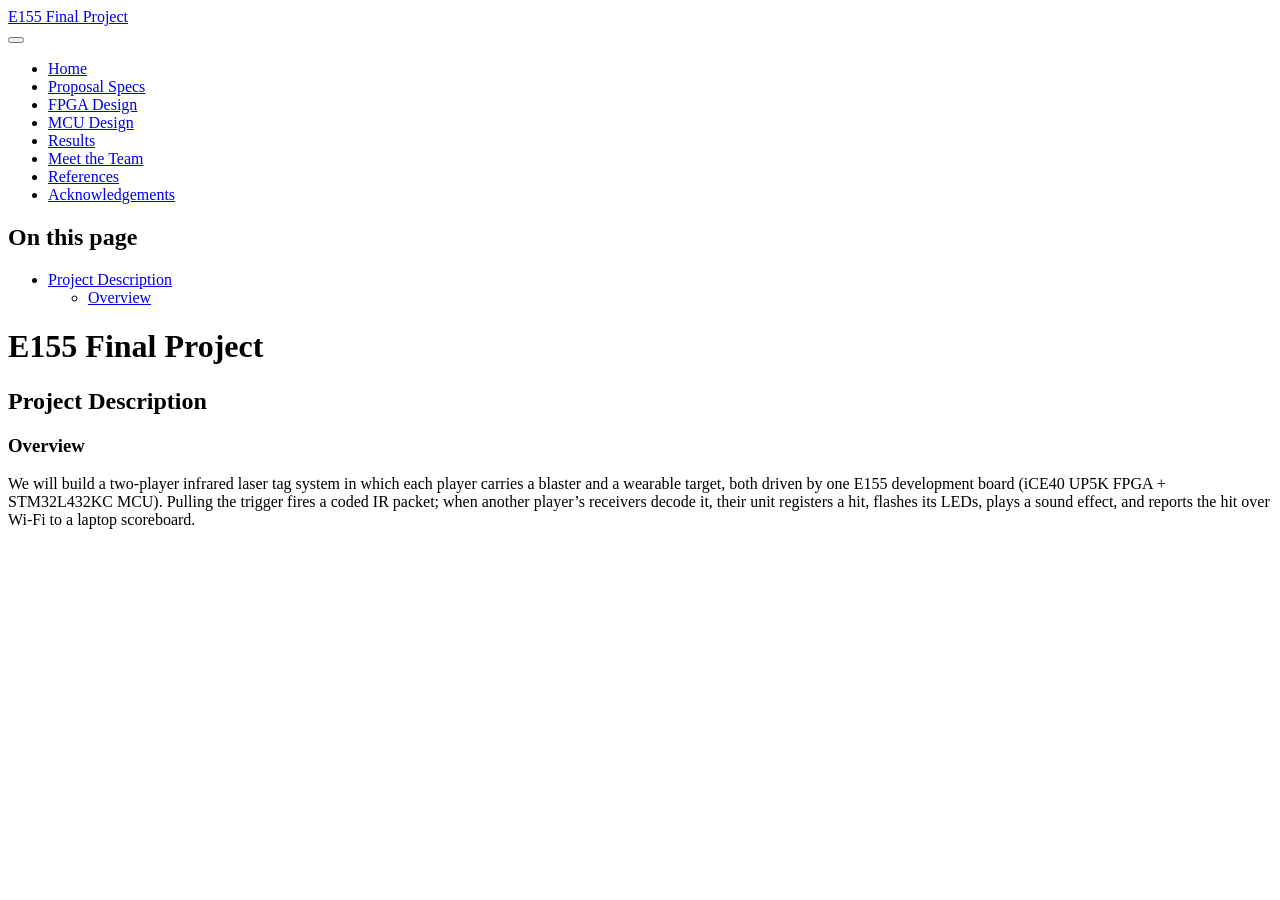
==== index.html @ 9b3d6bbc "Built site for gh-pages" ====
<!DOCTYPE html>
<html xmlns="http://www.w3.org/1999/xhtml" lang="en" xml:lang="en"><head>

<meta charset="utf-8">
<meta name="generator" content="quarto-1.8.26">

<meta name="viewport" content="width=device-width, initial-scale=1.0, user-scalable=yes">


<title>E155 Final Project</title>
<style>
code{white-space: pre-wrap;}
span.smallcaps{font-variant: small-caps;}
div.columns{display: flex; gap: min(4vw, 1.5em);}
div.column{flex: auto; overflow-x: auto;}
div.hanging-indent{margin-left: 1.5em; text-indent: -1.5em;}
ul.task-list{list-style: none;}
ul.task-list li input[type="checkbox"] {
  width: 0.8em;
  margin: 0 0.8em 0.2em -1em; /* quarto-specific, see https://github.com/quarto-dev/quarto-cli/issues/4556 */ 
  vertical-align: middle;
}
</style>


<script src="site_libs/quarto-nav/quarto-nav.js"></script>
<script src="site_libs/quarto-nav/headroom.min.js"></script>
<script src="site_libs/clipboard/clipboard.min.js"></script>
<script src="site_libs/quarto-search/autocomplete.umd.js"></script>
<script src="site_libs/quarto-search/fuse.min.js"></script>
<script src="site_libs/quarto-search/quarto-search.js"></script>
<meta name="quarto:offset" content="./">
<script src="site_libs/quarto-html/quarto.js" type="module"></script>
<script src="site_libs/quarto-html/tabsets/tabsets.js" type="module"></script>
<script src="site_libs/quarto-html/axe/axe-check.js" type="module"></script>
<script src="site_libs/quarto-html/popper.min.js"></script>
<script src="site_libs/quarto-html/tippy.umd.min.js"></script>
<script src="site_libs/quarto-html/anchor.min.js"></script>
<link href="site_libs/quarto-html/tippy.css" rel="stylesheet">
<link href="site_libs/quarto-html/quarto-syntax-highlighting-587c61ba64f3a5504c4d52d930310e48.css" rel="stylesheet" id="quarto-text-highlighting-styles">
<script src="site_libs/bootstrap/bootstrap.min.js"></script>
<link href="site_libs/bootstrap/bootstrap-icons.css" rel="stylesheet">
<link href="site_libs/bootstrap/bootstrap-e31584831b205ffbb2d98406f31c2a5b.min.css" rel="stylesheet" append-hash="true" id="quarto-bootstrap" data-mode="light">
<script id="quarto-search-options" type="application/json">{
  "location": "navbar",
  "copy-button": false,
  "collapse-after": 3,
  "panel-placement": "end",
  "type": "overlay",
  "limit": 50,
  "keyboard-shortcut": [
    "f",
    "/",
    "s"
  ],
  "show-item-context": false,
  "language": {
    "search-no-results-text": "No results",
    "search-matching-documents-text": "matching documents",
    "search-copy-link-title": "Copy link to search",
    "search-hide-matches-text": "Hide additional matches",
    "search-more-match-text": "more match in this document",
    "search-more-matches-text": "more matches in this document",
    "search-clear-button-title": "Clear",
    "search-text-placeholder": "",
    "search-detached-cancel-button-title": "Cancel",
    "search-submit-button-title": "Submit",
    "search-label": "Search"
  }
}</script>


<link rel="stylesheet" href="styles.css">
</head>

<body class="nav-fixed quarto-light">

<div id="quarto-search-results"></div>
  <header id="quarto-header" class="headroom fixed-top">
    <nav class="navbar navbar-expand-lg " data-bs-theme="dark">
      <div class="navbar-container container-fluid">
      <div class="navbar-brand-container mx-auto">
    <a class="navbar-brand" href="./index.html">
    <span class="navbar-title">E155 Final Project</span>
    </a>
  </div>
            <div id="quarto-search" class="" title="Search"></div>
          <button class="navbar-toggler" type="button" data-bs-toggle="collapse" data-bs-target="#navbarCollapse" aria-controls="navbarCollapse" role="menu" aria-expanded="false" aria-label="Toggle navigation" onclick="if (window.quartoToggleHeadroom) { window.quartoToggleHeadroom(); }">
  <span class="navbar-toggler-icon"></span>
</button>
          <div class="collapse navbar-collapse" id="navbarCollapse">
            <ul class="navbar-nav navbar-nav-scroll me-auto">
  <li class="nav-item">
    <a class="nav-link active" href="./index.html" aria-current="page"> 
<span class="menu-text">Home</span></a>
  </li>  
  <li class="nav-item">
    <a class="nav-link" href="./projectSpecs.html"> 
<span class="menu-text">Proposal Specs</span></a>
  </li>  
  <li class="nav-item">
    <a class="nav-link" href="./fpga.html"> 
<span class="menu-text">FPGA Design</span></a>
  </li>  
  <li class="nav-item">
    <a class="nav-link" href="./mcu.html"> 
<span class="menu-text">MCU Design</span></a>
  </li>  
  <li class="nav-item">
    <a class="nav-link" href="./results.html"> 
<span class="menu-text">Results</span></a>
  </li>  
  <li class="nav-item">
    <a class="nav-link" href="./team.html"> 
<span class="menu-text">Meet the Team</span></a>
  </li>  
  <li class="nav-item">
    <a class="nav-link" href="./references.html"> 
<span class="menu-text">References</span></a>
  </li>  
  <li class="nav-item">
    <a class="nav-link" href="./acknowledgements.html"> 
<span class="menu-text">Acknowledgements</span></a>
  </li>  
</ul>
          </div> <!-- /navcollapse -->
            <div class="quarto-navbar-tools">
</div>
      </div> <!-- /container-fluid -->
    </nav>
</header>
<!-- content -->
<div id="quarto-content" class="quarto-container page-columns page-rows-contents page-layout-article page-navbar">
<!-- sidebar -->
<!-- margin-sidebar -->
    <div id="quarto-margin-sidebar" class="sidebar margin-sidebar">
        <nav id="TOC" role="doc-toc" class="toc-active">
    <h2 id="toc-title">On this page</h2>
   
  <ul>
  <li><a href="#project-description" id="toc-project-description" class="nav-link active" data-scroll-target="#project-description">Project Description</a>
  <ul class="collapse">
  <li><a href="#overview" id="toc-overview" class="nav-link" data-scroll-target="#overview">Overview</a></li>
  </ul></li>
  </ul>
</nav>
    </div>
<!-- main -->
<main class="content" id="quarto-document-content">

<header id="title-block-header" class="quarto-title-block default">
<div class="quarto-title">
<h1 class="title">E155 Final Project</h1>
</div>



<div class="quarto-title-meta">

    
  
    
  </div>
  


</header>


<section id="project-description" class="level2">
<h2 class="anchored" data-anchor-id="project-description">Project Description</h2>
<section id="overview" class="level3">
<h3 class="anchored" data-anchor-id="overview">Overview</h3>
<p>We will build a two-player infrared laser tag system in which each player carries a blaster and a wearable target, both driven by one E155 development board (iCE40 UP5K FPGA + STM32L432KC MCU). Pulling the trigger fires a coded IR packet; when another player’s receivers decode it, their unit registers a hit, flashes its LEDs, plays a sound effect, and reports the hit over Wi-Fi to a laptop scoreboard.</p>


</section>
</section>

</main> <!-- /main -->
<script id="quarto-html-after-body" type="application/javascript">
  window.document.addEventListener("DOMContentLoaded", function (event) {
    const icon = "";
    const anchorJS = new window.AnchorJS();
    anchorJS.options = {
      placement: 'right',
      icon: icon
    };
    anchorJS.add('.anchored');
    const isCodeAnnotation = (el) => {
      for (const clz of el.classList) {
        if (clz.startsWith('code-annotation-')) {                     
          return true;
        }
      }
      return false;
    }
    const onCopySuccess = function(e) {
      // button target
      const button = e.trigger;
      // don't keep focus
      button.blur();
      // flash "checked"
      button.classList.add('code-copy-button-checked');
      var currentTitle = button.getAttribute("title");
      button.setAttribute("title", "Copied!");
      let tooltip;
      if (window.bootstrap) {
        button.setAttribute("data-bs-toggle", "tooltip");
        button.setAttribute("data-bs-placement", "left");
        button.setAttribute("data-bs-title", "Copied!");
        tooltip = new bootstrap.Tooltip(button, 
          { trigger: "manual", 
            customClass: "code-copy-button-tooltip",
            offset: [0, -8]});
        tooltip.show();    
      }
      setTimeout(function() {
        if (tooltip) {
          tooltip.hide();
          button.removeAttribute("data-bs-title");
          button.removeAttribute("data-bs-toggle");
          button.removeAttribute("data-bs-placement");
        }
        button.setAttribute("title", currentTitle);
        button.classList.remove('code-copy-button-checked');
      }, 1000);
      // clear code selection
      e.clearSelection();
    }
    const getTextToCopy = function(trigger) {
      const outerScaffold = trigger.parentElement.cloneNode(true);
      const codeEl = outerScaffold.querySelector('code');
      for (const childEl of codeEl.children) {
        if (isCodeAnnotation(childEl)) {
          childEl.remove();
        }
      }
      return codeEl.innerText;
    }
    const clipboard = new window.ClipboardJS('.code-copy-button:not([data-in-quarto-modal])', {
      text: getTextToCopy
    });
    clipboard.on('success', onCopySuccess);
    if (window.document.getElementById('quarto-embedded-source-code-modal')) {
      const clipboardModal = new window.ClipboardJS('.code-copy-button[data-in-quarto-modal]', {
        text: getTextToCopy,
        container: window.document.getElementById('quarto-embedded-source-code-modal')
      });
      clipboardModal.on('success', onCopySuccess);
    }
      var localhostRegex = new RegExp(/^(?:http|https):\/\/localhost\:?[0-9]*\//);
      var mailtoRegex = new RegExp(/^mailto:/);
        var filterRegex = new RegExp("https:\/\/jgonzs\.github\.io\/Microprocessor-Tag\/");
      var isInternal = (href) => {
          return filterRegex.test(href) || localhostRegex.test(href) || mailtoRegex.test(href);
      }
      // Inspect non-navigation links and adorn them if external
     var links = window.document.querySelectorAll('a[href]:not(.nav-link):not(.navbar-brand):not(.toc-action):not(.sidebar-link):not(.sidebar-item-toggle):not(.pagination-link):not(.no-external):not([aria-hidden]):not(.dropdown-item):not(.quarto-navigation-tool):not(.about-link)');
      for (var i=0; i<links.length; i++) {
        const link = links[i];
        if (!isInternal(link.href)) {
          // undo the damage that might have been done by quarto-nav.js in the case of
          // links that we want to consider external
          if (link.dataset.originalHref !== undefined) {
            link.href = link.dataset.originalHref;
          }
        }
      }
    function tippyHover(el, contentFn, onTriggerFn, onUntriggerFn) {
      const config = {
        allowHTML: true,
        maxWidth: 500,
        delay: 100,
        arrow: false,
        appendTo: function(el) {
            return el.parentElement;
        },
        interactive: true,
        interactiveBorder: 10,
        theme: 'quarto',
        placement: 'bottom-start',
      };
      if (contentFn) {
        config.content = contentFn;
      }
      if (onTriggerFn) {
        config.onTrigger = onTriggerFn;
      }
      if (onUntriggerFn) {
        config.onUntrigger = onUntriggerFn;
      }
      window.tippy(el, config); 
    }
    const noterefs = window.document.querySelectorAll('a[role="doc-noteref"]');
    for (var i=0; i<noterefs.length; i++) {
      const ref = noterefs[i];
      tippyHover(ref, function() {
        // use id or data attribute instead here
        let href = ref.getAttribute('data-footnote-href') || ref.getAttribute('href');
        try { href = new URL(href).hash; } catch {}
        const id = href.replace(/^#\/?/, "");
        const note = window.document.getElementById(id);
        if (note) {
          return note.innerHTML;
        } else {
          return "";
        }
      });
    }
    const xrefs = window.document.querySelectorAll('a.quarto-xref');
    const processXRef = (id, note) => {
      // Strip column container classes
      const stripColumnClz = (el) => {
        el.classList.remove("page-full", "page-columns");
        if (el.children) {
          for (const child of el.children) {
            stripColumnClz(child);
          }
        }
      }
      stripColumnClz(note)
      if (id === null || id.startsWith('sec-')) {
        // Special case sections, only their first couple elements
        const container = document.createElement("div");
        if (note.children && note.children.length > 2) {
          container.appendChild(note.children[0].cloneNode(true));
          for (let i = 1; i < note.children.length; i++) {
            const child = note.children[i];
            if (child.tagName === "P" && child.innerText === "") {
              continue;
            } else {
              container.appendChild(child.cloneNode(true));
              break;
            }
          }
          if (window.Quarto?.typesetMath) {
            window.Quarto.typesetMath(container);
          }
          return container.innerHTML
        } else {
          if (window.Quarto?.typesetMath) {
            window.Quarto.typesetMath(note);
          }
          return note.innerHTML;
        }
      } else {
        // Remove any anchor links if they are present
        const anchorLink = note.querySelector('a.anchorjs-link');
        if (anchorLink) {
          anchorLink.remove();
        }
        if (window.Quarto?.typesetMath) {
          window.Quarto.typesetMath(note);
        }
        if (note.classList.contains("callout")) {
          return note.outerHTML;
        } else {
          return note.innerHTML;
        }
      }
    }
    for (var i=0; i<xrefs.length; i++) {
      const xref = xrefs[i];
      tippyHover(xref, undefined, function(instance) {
        instance.disable();
        let url = xref.getAttribute('href');
        let hash = undefined; 
        if (url.startsWith('#')) {
          hash = url;
        } else {
          try { hash = new URL(url).hash; } catch {}
        }
        if (hash) {
          const id = hash.replace(/^#\/?/, "");
          const note = window.document.getElementById(id);
          if (note !== null) {
            try {
              const html = processXRef(id, note.cloneNode(true));
              instance.setContent(html);
            } finally {
              instance.enable();
              instance.show();
            }
          } else {
            // See if we can fetch this
            fetch(url.split('#')[0])
            .then(res => res.text())
            .then(html => {
              const parser = new DOMParser();
              const htmlDoc = parser.parseFromString(html, "text/html");
              const note = htmlDoc.getElementById(id);
              if (note !== null) {
                const html = processXRef(id, note);
                instance.setContent(html);
              } 
            }).finally(() => {
              instance.enable();
              instance.show();
            });
          }
        } else {
          // See if we can fetch a full url (with no hash to target)
          // This is a special case and we should probably do some content thinning / targeting
          fetch(url)
          .then(res => res.text())
          .then(html => {
            const parser = new DOMParser();
            const htmlDoc = parser.parseFromString(html, "text/html");
            const note = htmlDoc.querySelector('main.content');
            if (note !== null) {
              // This should only happen for chapter cross references
              // (since there is no id in the URL)
              // remove the first header
              if (note.children.length > 0 && note.children[0].tagName === "HEADER") {
                note.children[0].remove();
              }
              const html = processXRef(null, note);
              instance.setContent(html);
            } 
          }).finally(() => {
            instance.enable();
            instance.show();
          });
        }
      }, function(instance) {
      });
    }
        let selectedAnnoteEl;
        const selectorForAnnotation = ( cell, annotation) => {
          let cellAttr = 'data-code-cell="' + cell + '"';
          let lineAttr = 'data-code-annotation="' +  annotation + '"';
          const selector = 'span[' + cellAttr + '][' + lineAttr + ']';
          return selector;
        }
        const selectCodeLines = (annoteEl) => {
          const doc = window.document;
          const targetCell = annoteEl.getAttribute("data-target-cell");
          const targetAnnotation = annoteEl.getAttribute("data-target-annotation");
          const annoteSpan = window.document.querySelector(selectorForAnnotation(targetCell, targetAnnotation));
          const lines = annoteSpan.getAttribute("data-code-lines").split(",");
          const lineIds = lines.map((line) => {
            return targetCell + "-" + line;
          })
          let top = null;
          let height = null;
          let parent = null;
          if (lineIds.length > 0) {
              //compute the position of the single el (top and bottom and make a div)
              const el = window.document.getElementById(lineIds[0]);
              top = el.offsetTop;
              height = el.offsetHeight;
              parent = el.parentElement.parentElement;
            if (lineIds.length > 1) {
              const lastEl = window.document.getElementById(lineIds[lineIds.length - 1]);
              const bottom = lastEl.offsetTop + lastEl.offsetHeight;
              height = bottom - top;
            }
            if (top !== null && height !== null && parent !== null) {
              // cook up a div (if necessary) and position it 
              let div = window.document.getElementById("code-annotation-line-highlight");
              if (div === null) {
                div = window.document.createElement("div");
                div.setAttribute("id", "code-annotation-line-highlight");
                div.style.position = 'absolute';
                parent.appendChild(div);
              }
              div.style.top = top - 2 + "px";
              div.style.height = height + 4 + "px";
              div.style.left = 0;
              let gutterDiv = window.document.getElementById("code-annotation-line-highlight-gutter");
              if (gutterDiv === null) {
                gutterDiv = window.document.createElement("div");
                gutterDiv.setAttribute("id", "code-annotation-line-highlight-gutter");
                gutterDiv.style.position = 'absolute';
                const codeCell = window.document.getElementById(targetCell);
                const gutter = codeCell.querySelector('.code-annotation-gutter');
                gutter.appendChild(gutterDiv);
              }
              gutterDiv.style.top = top - 2 + "px";
              gutterDiv.style.height = height + 4 + "px";
            }
            selectedAnnoteEl = annoteEl;
          }
        };
        const unselectCodeLines = () => {
          const elementsIds = ["code-annotation-line-highlight", "code-annotation-line-highlight-gutter"];
          elementsIds.forEach((elId) => {
            const div = window.document.getElementById(elId);
            if (div) {
              div.remove();
            }
          });
          selectedAnnoteEl = undefined;
        };
          // Handle positioning of the toggle
      window.addEventListener(
        "resize",
        throttle(() => {
          elRect = undefined;
          if (selectedAnnoteEl) {
            selectCodeLines(selectedAnnoteEl);
          }
        }, 10)
      );
      function throttle(fn, ms) {
      let throttle = false;
      let timer;
        return (...args) => {
          if(!throttle) { // first call gets through
              fn.apply(this, args);
              throttle = true;
          } else { // all the others get throttled
              if(timer) clearTimeout(timer); // cancel #2
              timer = setTimeout(() => {
                fn.apply(this, args);
                timer = throttle = false;
              }, ms);
          }
        };
      }
        // Attach click handler to the DT
        const annoteDls = window.document.querySelectorAll('dt[data-target-cell]');
        for (const annoteDlNode of annoteDls) {
          annoteDlNode.addEventListener('click', (event) => {
            const clickedEl = event.target;
            if (clickedEl !== selectedAnnoteEl) {
              unselectCodeLines();
              const activeEl = window.document.querySelector('dt[data-target-cell].code-annotation-active');
              if (activeEl) {
                activeEl.classList.remove('code-annotation-active');
              }
              selectCodeLines(clickedEl);
              clickedEl.classList.add('code-annotation-active');
            } else {
              // Unselect the line
              unselectCodeLines();
              clickedEl.classList.remove('code-annotation-active');
            }
          });
        }
    const findCites = (el) => {
      const parentEl = el.parentElement;
      if (parentEl) {
        const cites = parentEl.dataset.cites;
        if (cites) {
          return {
            el,
            cites: cites.split(' ')
          };
        } else {
          return findCites(el.parentElement)
        }
      } else {
        return undefined;
      }
    };
    var bibliorefs = window.document.querySelectorAll('a[role="doc-biblioref"]');
    for (var i=0; i<bibliorefs.length; i++) {
      const ref = bibliorefs[i];
      const citeInfo = findCites(ref);
      if (citeInfo) {
        tippyHover(citeInfo.el, function() {
          var popup = window.document.createElement('div');
          citeInfo.cites.forEach(function(cite) {
            var citeDiv = window.document.createElement('div');
            citeDiv.classList.add('hanging-indent');
            citeDiv.classList.add('csl-entry');
            var biblioDiv = window.document.getElementById('ref-' + cite);
            if (biblioDiv) {
              citeDiv.innerHTML = biblioDiv.innerHTML;
            }
            popup.appendChild(citeDiv);
          });
          return popup.innerHTML;
        });
      }
    }
  });
  </script>
</div> <!-- /content -->




</body></html>
---- site_libs/quarto-html/tippy.css ----
.tippy-box[data-animation=fade][data-state=hidden]{opacity:0}[data-tippy-root]{max-width:calc(100vw - 10px)}.tippy-box{position:relative;background-color:#333;color:#fff;border-radius:4px;font-size:14px;line-height:1.4;white-space:normal;outline:0;transition-property:transform,visibility,opacity}.tippy-box[data-placement^=top]>.tippy-arrow{bottom:0}.tippy-box[data-placement^=top]>.tippy-arrow:before{bottom:-7px;left:0;border-width:8px 8px 0;border-top-color:initial;transform-origin:center top}.tippy-box[data-placement^=bottom]>.tippy-arrow{top:0}.tippy-box[data-placement^=bottom]>.tippy-arrow:before{top:-7px;left:0;border-width:0 8px 8px;border-bottom-color:initial;transform-origin:center bottom}.tippy-box[data-placement^=left]>.tippy-arrow{right:0}.tippy-box[data-placement^=left]>.tippy-arrow:before{border-width:8px 0 8px 8px;border-left-color:initial;right:-7px;transform-origin:center left}.tippy-box[data-placement^=right]>.tippy-arrow{left:0}.tippy-box[data-placement^=right]>.tippy-arrow:before{left:-7px;border-width:8px 8px 8px 0;border-right-color:initial;transform-origin:center right}.tippy-box[data-inertia][data-state=visible]{transition-timing-function:cubic-bezier(.54,1.5,.38,1.11)}.tippy-arrow{width:16px;height:16px;color:#333}.tippy-arrow:before{content:"";position:absolute;border-color:transparent;border-style:solid}.tippy-content{position:relative;padding:5px 9px;z-index:1}
---- site_libs/quarto-html/quarto-syntax-highlighting-587c61ba64f3a5504c4d52d930310e48.css ----
/* quarto syntax highlight colors */
:root {
  --quarto-hl-ot-color: #003B4F;
  --quarto-hl-at-color: #657422;
  --quarto-hl-ss-color: #20794D;
  --quarto-hl-an-color: #5E5E5E;
  --quarto-hl-fu-color: #4758AB;
  --quarto-hl-st-color: #20794D;
  --quarto-hl-cf-color: #003B4F;
  --quarto-hl-op-color: #5E5E5E;
  --quarto-hl-er-color: #AD0000;
  --quarto-hl-bn-color: #AD0000;
  --quarto-hl-al-color: #AD0000;
  --quarto-hl-va-color: #111111;
  --quarto-hl-bu-color: inherit;
  --quarto-hl-ex-color: inherit;
  --quarto-hl-pp-color: #AD0000;
  --quarto-hl-in-color: #5E5E5E;
  --quarto-hl-vs-color: #20794D;
  --quarto-hl-wa-color: #5E5E5E;
  --quarto-hl-do-color: #5E5E5E;
  --quarto-hl-im-color: #00769E;
  --quarto-hl-ch-color: #20794D;
  --quarto-hl-dt-color: #AD0000;
  --quarto-hl-fl-color: #AD0000;
  --quarto-hl-co-color: #5E5E5E;
  --quarto-hl-cv-color: #5E5E5E;
  --quarto-hl-cn-color: #8f5902;
  --quarto-hl-sc-color: #5E5E5E;
  --quarto-hl-dv-color: #AD0000;
  --quarto-hl-kw-color: #003B4F;
}

/* other quarto variables */
:root {
  --quarto-font-monospace: SFMono-Regular, Menlo, Monaco, Consolas, "Liberation Mono", "Courier New", monospace;
}

/* syntax highlight based on Pandoc's rules */
pre > code.sourceCode > span {
  color: #003B4F;
}

code.sourceCode > span {
  color: #003B4F;
}

div.sourceCode,
div.sourceCode pre.sourceCode {
  color: #003B4F;
}

/* Normal */
code span {
  color: #003B4F;
}

/* Alert */
code span.al {
  color: #AD0000;
  font-style: inherit;
}

/* Annotation */
code span.an {
  color: #5E5E5E;
  font-style: inherit;
}

/* Attribute */
code span.at {
  color: #657422;
  font-style: inherit;
}

/* BaseN */
code span.bn {
  color: #AD0000;
  font-style: inherit;
}

/* BuiltIn */
code span.bu {
  font-style: inherit;
}

/* ControlFlow */
code span.cf {
  color: #003B4F;
  font-weight: bold;
  font-style: inherit;
}

/* Char */
code span.ch {
  color: #20794D;
  font-style: inherit;
}

/* Constant */
code span.cn {
  color: #8f5902;
  font-style: inherit;
}

/* Comment */
code span.co {
  color: #5E5E5E;
  font-style: inherit;
}

/* CommentVar */
code span.cv {
  color: #5E5E5E;
  font-style: italic;
}

/* Documentation */
code span.do {
  color: #5E5E5E;
  font-style: italic;
}

/* DataType */
code span.dt {
  color: #AD0000;
  font-style: inherit;
}

/* DecVal */
code span.dv {
  color: #AD0000;
  font-style: inherit;
}

/* Error */
code span.er {
  color: #AD0000;
  font-style: inherit;
}

/* Extension */
code span.ex {
  font-style: inherit;
}

/* Float */
code span.fl {
  color: #AD0000;
  font-style: inherit;
}

/* Function */
code span.fu {
  color: #4758AB;
  font-style: inherit;
}

/* Import */
code span.im {
  color: #00769E;
  font-style: inherit;
}

/* Information */
code span.in {
  color: #5E5E5E;
  font-style: inherit;
}

/* Keyword */
code span.kw {
  color: #003B4F;
  font-weight: bold;
  font-style: inherit;
}

/* Operator */
code span.op {
  color: #5E5E5E;
  font-style: inherit;
}

/* Other */
code span.ot {
  color: #003B4F;
  font-style: inherit;
}

/* Preprocessor */
code span.pp {
  color: #AD0000;
  font-style: inherit;
}

/* SpecialChar */
code span.sc {
  color: #5E5E5E;
  font-style: inherit;
}

/* SpecialString */
code span.ss {
  color: #20794D;
  font-style: inherit;
}

/* String */
code span.st {
  color: #20794D;
  font-style: inherit;
}

/* Variable */
code span.va {
  color: #111111;
  font-style: inherit;
}

/* VerbatimString */
code span.vs {
  color: #20794D;
  font-style: inherit;
}

/* Warning */
code span.wa {
  color: #5E5E5E;
  font-style: italic;
}

.prevent-inlining {
  content: "</";
}

/*# sourceMappingURL=2dce1cc6c82594539e1579de68416b47.css.map */
---- styles.css ----
/* css styles */

.team-member {
  text-align: center;
}

.team-member .headshot {
  width: 200px;
  height: 200px;
  object-fit: cover;
  border-radius: 50%;
}
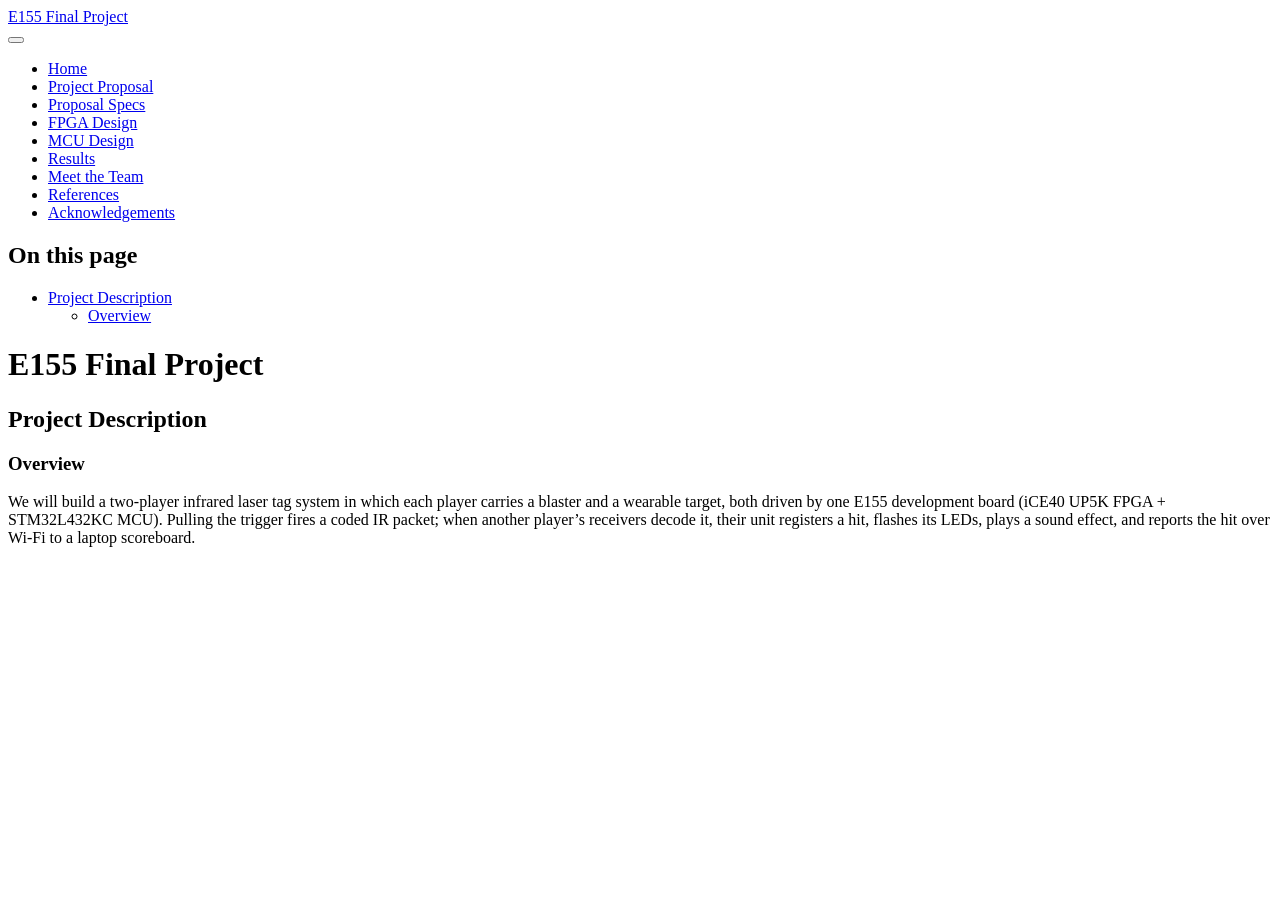
==== commit 364f3e33: "Built site for gh-pages" ====
--- a/index.html
+++ b/index.html
@@ -95,6 +95,10 @@
 <span class="menu-text">Home</span></a>
   </li>  
   <li class="nav-item">
+    <a class="nav-link" href="./proposal.html"> 
+<span class="menu-text">Project Proposal</span></a>
+  </li>  
+  <li class="nav-item">
     <a class="nav-link" href="./projectSpecs.html"> 
 <span class="menu-text">Proposal Specs</span></a>
   </li>  
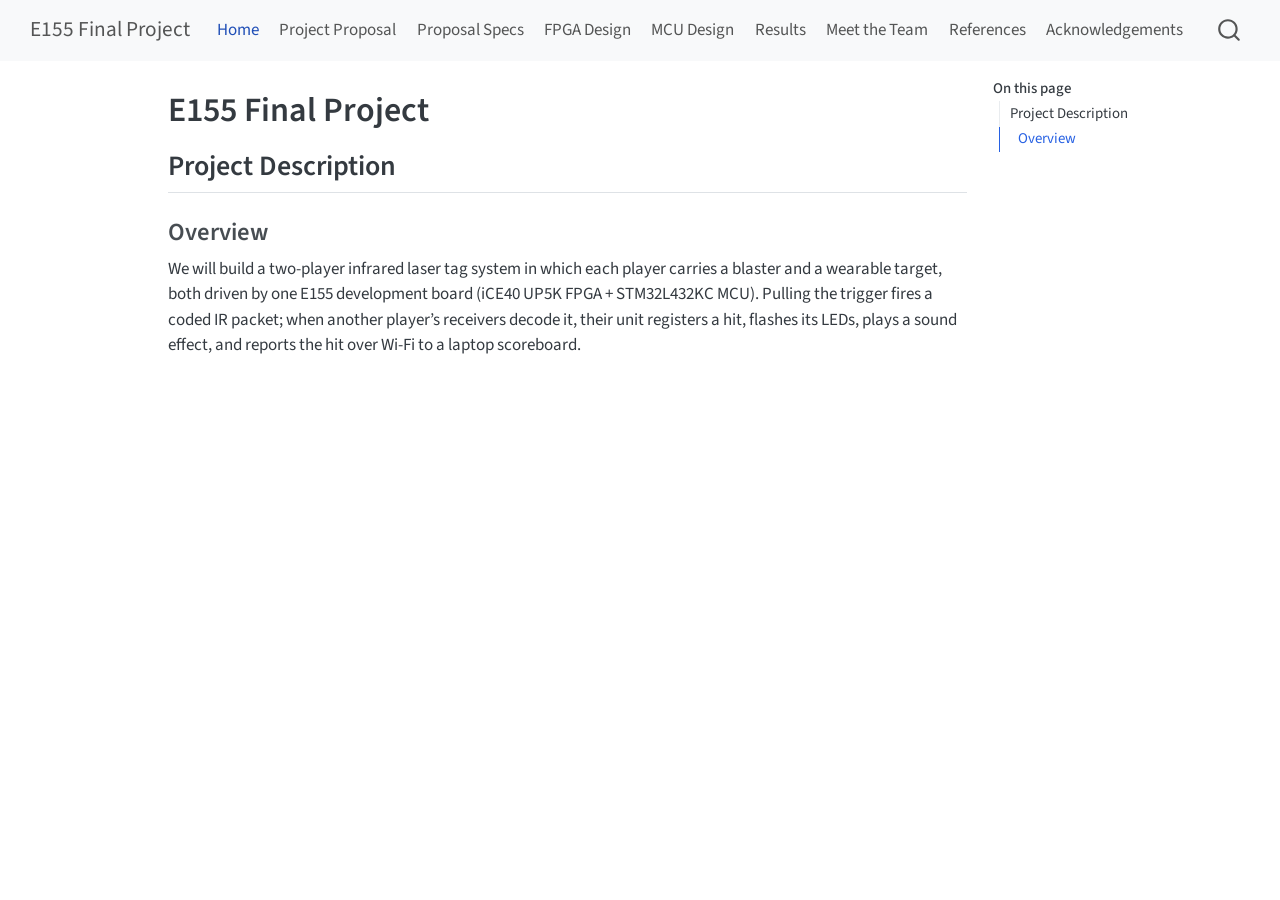
==== commit f42bb588: "Built site for gh-pages" ====
--- a/index.html
+++ b/index.html
@@ -2,17 +2,23 @@
 <html xmlns="http://www.w3.org/1999/xhtml" lang="en" xml:lang="en"><head>
 
 <meta charset="utf-8">
-<meta name="generator" content="quarto-1.8.26">
+<meta name="generator" content="quarto-1.11.9">
 
 <meta name="viewport" content="width=device-width, initial-scale=1.0, user-scalable=yes">
 
 
 <title>E155 Final Project</title>
 <style>
-code{white-space: pre-wrap;}
+/* Default styles provided by pandoc.
+** See https://pandoc.org/MANUAL.html#variables-for-html for config info.
+*/
 span.smallcaps{font-variant: small-caps;}
-div.columns{display: flex; gap: min(4vw, 1.5em);}
-div.column{flex: auto; overflow-x: auto;}
+div.columns{display: flex; gap: 1.5em;}
+div.column{flex: auto;}
+@media screen {
+div.columns{gap: min(4vw, 1.5em);}
+div.column{overflow-x: auto;}
+}
 div.hanging-indent{margin-left: 1.5em; text-indent: -1.5em;}
 ul.task-list{list-style: none;}
 ul.task-list li input[type="checkbox"] {
@@ -32,15 +38,15 @@
 <meta name="quarto:offset" content="./">
 <script src="site_libs/quarto-html/quarto.js" type="module"></script>
 <script src="site_libs/quarto-html/tabsets/tabsets.js" type="module"></script>
-<script src="site_libs/quarto-html/axe/axe-check.js" type="module"></script>
+<script src="site_libs/quarto-html/scrollable-regions/scrollable-regions.js" type="module"></script>
 <script src="site_libs/quarto-html/popper.min.js"></script>
 <script src="site_libs/quarto-html/tippy.umd.min.js"></script>
 <script src="site_libs/quarto-html/anchor.min.js"></script>
 <link href="site_libs/quarto-html/tippy.css" rel="stylesheet">
-<link href="site_libs/quarto-html/quarto-syntax-highlighting-587c61ba64f3a5504c4d52d930310e48.css" rel="stylesheet" id="quarto-text-highlighting-styles">
+<link href="site_libs/quarto-html/quarto-syntax-highlighting-63b5708e65d6cd79cd7618c58d0c21e7.css" rel="stylesheet" id="quarto-text-highlighting-styles">
 <script src="site_libs/bootstrap/bootstrap.min.js"></script>
 <link href="site_libs/bootstrap/bootstrap-icons.css" rel="stylesheet">
-<link href="site_libs/bootstrap/bootstrap-e31584831b205ffbb2d98406f31c2a5b.min.css" rel="stylesheet" append-hash="true" id="quarto-bootstrap" data-mode="light">
+<link href="site_libs/bootstrap/bootstrap-48eea8e06ff06eb442a2daacfce5ac08.min.css" rel="stylesheet" append-hash="true" id="quarto-bootstrap" data-mode="light">
 <script id="quarto-search-options" type="application/json">{
   "location": "navbar",
   "copy-button": false,
@@ -73,19 +79,18 @@
 <link rel="stylesheet" href="styles.css">
 </head>
 
-<body class="nav-fixed quarto-light">
+<body class="nav-fixed quarto-light"><a id="quarto-skip-link" class="visually-hidden-focusable" href="#quarto-document-content">Skip to main content</a>
 
 <div id="quarto-search-results"></div>
   <header id="quarto-header" class="headroom fixed-top">
-    <nav class="navbar navbar-expand-lg " data-bs-theme="dark">
+    <nav class="navbar navbar-expand-lg " data-bs-theme="dark" aria-label="Site">
       <div class="navbar-container container-fluid">
       <div class="navbar-brand-container mx-auto">
     <a class="navbar-brand" href="./index.html">
     <span class="navbar-title">E155 Final Project</span>
     </a>
   </div>
-            <div id="quarto-search" class="" title="Search"></div>
-          <button class="navbar-toggler" type="button" data-bs-toggle="collapse" data-bs-target="#navbarCollapse" aria-controls="navbarCollapse" role="menu" aria-expanded="false" aria-label="Toggle navigation" onclick="if (window.quartoToggleHeadroom) { window.quartoToggleHeadroom(); }">
+          <button class="navbar-toggler" type="button" data-bs-toggle="collapse" data-bs-target="#navbarCollapse" aria-controls="navbarCollapse" aria-expanded="false" aria-label="Toggle navigation" onclick="if (window.quartoToggleHeadroom) { window.quartoToggleHeadroom(); }">
   <span class="navbar-toggler-icon"></span>
 </button>
           <div class="collapse navbar-collapse" id="navbarCollapse">
@@ -130,6 +135,7 @@
           </div> <!-- /navcollapse -->
             <div class="quarto-navbar-tools">
 </div>
+            <div id="quarto-search" class="" title="Search"></div>
       </div> <!-- /container-fluid -->
     </nav>
 </header>
@@ -138,7 +144,7 @@
 <!-- sidebar -->
 <!-- margin-sidebar -->
     <div id="quarto-margin-sidebar" class="sidebar margin-sidebar">
-        <nav id="TOC" role="doc-toc" class="toc-active">
+        <nav id="TOC" role="doc-toc" aria-labelledby="toc-title" class="toc-active">
     <h2 id="toc-title">On this page</h2>
    
   <ul>
@@ -150,7 +156,7 @@
 </nav>
     </div>
 <!-- main -->
-<main class="content" id="quarto-document-content">
+<main class="content" id="quarto-document-content" tabindex="-1">
 
 <header id="title-block-header" class="quarto-title-block default">
 <div class="quarto-title">
@@ -256,11 +262,30 @@
       var localhostRegex = new RegExp(/^(?:http|https):\/\/localhost\:?[0-9]*\//);
       var mailtoRegex = new RegExp(/^mailto:/);
         var filterRegex = new RegExp("https:\/\/jgonzs\.github\.io\/Microprocessor-Tag\/");
+      const newWindowLabel = "(opens in a new tab)";
+      const newWindowNoteId = "quarto-ext-newwindow-label";
+      // Links reference one hidden label through aria-describedby, so the
+      // announcement never changes their accessible name.
+      var describeNewWindow = (link) => {
+        if (!window.document.getElementById(newWindowNoteId)) {
+          var newWindowNote = window.document.createElement("span");
+          newWindowNote.id = newWindowNoteId;
+          newWindowNote.hidden = true;
+          newWindowNote.textContent = newWindowLabel;
+          window.document.body.appendChild(newWindowNote);
+        }
+        var describedBy = (link.getAttribute("aria-describedby") || "").split(/\s+/).filter(Boolean);
+        if (!describedBy.includes(newWindowNoteId)) {
+          describedBy.push(newWindowNoteId);
+          link.setAttribute("aria-describedby", describedBy.join(" "));
+        }
+      }
       var isInternal = (href) => {
           return filterRegex.test(href) || localhostRegex.test(href) || mailtoRegex.test(href);
       }
       // Inspect non-navigation links and adorn them if external
-     var links = window.document.querySelectorAll('a[href]:not(.nav-link):not(.navbar-brand):not(.toc-action):not(.sidebar-link):not(.sidebar-item-toggle):not(.pagination-link):not(.no-external):not([aria-hidden]):not(.dropdown-item):not(.quarto-navigation-tool):not(.about-link)');
+      window.quartoDecorateExternalLinks = function (root) {
+     var links = (root || window.document).querySelectorAll('a[href]:not(.nav-link):not(.navbar-brand):not(.toc-action):not(.sidebar-link):not(.sidebar-item-toggle):not(.pagination-link):not(.no-external):not([aria-hidden]):not(.dropdown-item):not(.quarto-navigation-tool):not(.about-link)');
       for (var i=0; i<links.length; i++) {
         const link = links[i];
         if (!isInternal(link.href)) {
@@ -269,8 +294,75 @@
           if (link.dataset.originalHref !== undefined) {
             link.href = link.dataset.originalHref;
           }
-        }
-      }
+            // target, if specified
+            link.setAttribute("target", "_blank");
+            if (link.getAttribute("rel") === null) {
+              link.setAttribute("rel", "noopener");
+            }
+            describeNewWindow(link);
+          if (!link.classList.contains('no-external-icon')) {
+          }
+        }
+      }
+      };
+      window.quartoDecorateExternalLinks(window.document);
+    // Esc closes the popup (WCAG 1.4.13) and focus leaving both trigger and
+    // popup closes it (WCAG 2.4.11); tippy handles neither for interactive popups.
+    const hideOnEscAndFocusOut = {
+      name: 'hideOnEscAndFocusOut',
+      defaultValue: true,
+      fn(instance) {
+        const dismiss = () => {
+          // A show scheduled by the trigger delay would otherwise reopen it
+          instance.clearDelayTimeouts();
+          instance.hide();
+        };
+        const onKeyDown = (event) => {
+          if (event.key !== 'Escape') {
+            return;
+          }
+          // Keep Esc from also reaching page handlers (e.g. reveal.js overview),
+          // except an open reveal.js slide menu, which Esc should close too.
+          // The menu handles keys only when its keyboard option is on.
+          const menuHandlesEsc = window.Reveal?.getPlugin?.('menu')?.isOpen() &&
+            window.Reveal.getConfig().menu?.keyboard !== false;
+          if (!menuHandlesEsc) {
+            event.stopPropagation();
+          }
+          if (instance.popper.contains(window.document.activeElement)) {
+            // Disabled while refocusing so the focus trigger does not reopen it
+            instance.disable();
+            instance.reference.focus();
+            instance.enable();
+          }
+          dismiss();
+        };
+        const onFocusOut = (event) => {
+          const target = event.relatedTarget;
+          if (target && !instance.reference.contains(target) &&
+              !instance.popper.contains(target)) {
+            dismiss();
+          }
+        };
+        // On the trigger too: a click trigger (code-annotations: select) has no
+        // blur handling. Attached for the instance's lifetime so leaving the
+        // trigger also cancels a show still pending on the trigger delay.
+        instance.reference.addEventListener('focusout', onFocusOut);
+        return {
+          onShow() {
+            window.document.addEventListener('keydown', onKeyDown, true);
+            instance.popper.addEventListener('focusout', onFocusOut);
+          },
+          onHide() {
+            window.document.removeEventListener('keydown', onKeyDown, true);
+            instance.popper.removeEventListener('focusout', onFocusOut);
+          },
+          onDestroy() {
+            instance.reference.removeEventListener('focusout', onFocusOut);
+          },
+        };
+      },
+    };
     function tippyHover(el, contentFn, onTriggerFn, onUntriggerFn) {
       const config = {
         allowHTML: true,
@@ -284,6 +376,7 @@
         interactiveBorder: 10,
         theme: 'quarto',
         placement: 'bottom-start',
+        plugins: [hideOnEscAndFocusOut],
       };
       if (contentFn) {
         config.content = contentFn;
@@ -446,44 +539,54 @@
           const lineIds = lines.map((line) => {
             return targetCell + "-" + line;
           })
-          let top = null;
-          let height = null;
-          let parent = null;
+          // Each band is positioned against its own containing block, which is
+          // not the offsetParent of the lines, so place it from client rects.
+          const placeBand = (band, firstEl, lastEl, codeBlock) => {
+            const container = band.offsetParent;
+            if (container === null) {
+              return;
+            }
+            const containerRect = container.getBoundingClientRect();
+            // Reveal.js scales slides with a transform, so convert client
+            // pixels back to the CSS pixels of the container.
+            const scale = containerRect.height / container.offsetHeight || 1;
+            const firstRect = firstEl.getBoundingClientRect();
+            const lastRect = lastEl.getBoundingClientRect();
+            const top = (firstRect.top - containerRect.top) / scale - container.clientTop + container.scrollTop;
+            const height = (lastRect.bottom - firstRect.top) / scale;
+            band.style.top = top - 2 + "px";
+            band.style.height = height + 4 + "px";
+            if (codeBlock) {
+              // Without the copy button wrapper, the containing block is wider
+              // than the code block, so span the code block explicitly.
+              const blockRect = codeBlock.getBoundingClientRect();
+              band.style.left = (blockRect.left - containerRect.left) / scale - container.clientLeft + container.scrollLeft + "px";
+              band.style.width = blockRect.width / scale + "px";
+            }
+          };
           if (lineIds.length > 0) {
-              //compute the position of the single el (top and bottom and make a div)
-              const el = window.document.getElementById(lineIds[0]);
-              top = el.offsetTop;
-              height = el.offsetHeight;
-              parent = el.parentElement.parentElement;
-            if (lineIds.length > 1) {
-              const lastEl = window.document.getElementById(lineIds[lineIds.length - 1]);
-              const bottom = lastEl.offsetTop + lastEl.offsetHeight;
-              height = bottom - top;
-            }
-            if (top !== null && height !== null && parent !== null) {
-              // cook up a div (if necessary) and position it 
-              let div = window.document.getElementById("code-annotation-line-highlight");
-              if (div === null) {
-                div = window.document.createElement("div");
-                div.setAttribute("id", "code-annotation-line-highlight");
-                div.style.position = 'absolute';
-                parent.appendChild(div);
-              }
-              div.style.top = top - 2 + "px";
-              div.style.height = height + 4 + "px";
-              div.style.left = 0;
-              let gutterDiv = window.document.getElementById("code-annotation-line-highlight-gutter");
-              if (gutterDiv === null) {
-                gutterDiv = window.document.createElement("div");
-                gutterDiv.setAttribute("id", "code-annotation-line-highlight-gutter");
-                gutterDiv.style.position = 'absolute';
-                const codeCell = window.document.getElementById(targetCell);
-                const gutter = codeCell.querySelector('.code-annotation-gutter');
-                gutter.appendChild(gutterDiv);
-              }
-              gutterDiv.style.top = top - 2 + "px";
-              gutterDiv.style.height = height + 4 + "px";
-            }
+            const el = window.document.getElementById(lineIds[0]);
+            const lastEl = window.document.getElementById(lineIds[lineIds.length - 1]);
+            const parent = el.parentElement.parentElement;
+            // cook up a div (if necessary) and position it
+            let div = window.document.getElementById("code-annotation-line-highlight");
+            if (div === null) {
+              div = window.document.createElement("div");
+              div.setAttribute("id", "code-annotation-line-highlight");
+              div.style.position = 'absolute';
+              parent.appendChild(div);
+            }
+            placeBand(div, el, lastEl, parent.closest("div.sourceCode") || parent);
+            let gutterDiv = window.document.getElementById("code-annotation-line-highlight-gutter");
+            if (gutterDiv === null) {
+              gutterDiv = window.document.createElement("div");
+              gutterDiv.setAttribute("id", "code-annotation-line-highlight-gutter");
+              gutterDiv.style.position = 'absolute';
+              const codeCell = window.document.getElementById(targetCell);
+              const gutter = codeCell.querySelector('.code-annotation-gutter');
+              gutter.appendChild(gutterDiv);
+            }
+            placeBand(gutterDiv, el, lastEl);
             selectedAnnoteEl = annoteEl;
           }
         };
@@ -582,6 +685,9 @@
     }
   });
   </script>
+  <script type="application/javascript">
+  window.quartoScrollableRegionsLabels = {"code":"Scrollable code","output":"Scrollable output"};
+  </script>
 </div> <!-- /content -->
 
 
--- a/site_libs/quarto-html/quarto-syntax-highlighting-63b5708e65d6cd79cd7618c58d0c21e7.css
+++ b/site_libs/quarto-html/quarto-syntax-highlighting-63b5708e65d6cd79cd7618c58d0c21e7.css
@@ -0,0 +1,236 @@
+/* quarto syntax highlight colors */
+:root {
+  --quarto-hl-ot-color: #003B4F;
+  --quarto-hl-at-color: #657422;
+  --quarto-hl-ss-color: #20794D;
+  --quarto-hl-an-color: #5E5E5E;
+  --quarto-hl-fu-color: #4758AB;
+  --quarto-hl-st-color: #20794D;
+  --quarto-hl-cf-color: #003B4F;
+  --quarto-hl-op-color: #5E5E5E;
+  --quarto-hl-er-color: #AD0000;
+  --quarto-hl-bn-color: #AD0000;
+  --quarto-hl-al-color: #AD0000;
+  --quarto-hl-va-color: #111111;
+  --quarto-hl-bu-color: inherit;
+  --quarto-hl-ex-color: inherit;
+  --quarto-hl-pp-color: #AD0000;
+  --quarto-hl-in-color: #5E5E5E;
+  --quarto-hl-vs-color: #20794D;
+  --quarto-hl-wa-color: #5E5E5E;
+  --quarto-hl-do-color: #5E5E5E;
+  --quarto-hl-im-color: #00769E;
+  --quarto-hl-ch-color: #20794D;
+  --quarto-hl-dt-color: #AD0000;
+  --quarto-hl-fl-color: #AD0000;
+  --quarto-hl-co-color: #5E5E5E;
+  --quarto-hl-cv-color: #5E5E5E;
+  --quarto-hl-cn-color: #8f5902;
+  --quarto-hl-sc-color: #5E5E5E;
+  --quarto-hl-dv-color: #AD0000;
+  --quarto-hl-kw-color: #003B4F;
+}
+
+/* other quarto variables */
+:root {
+  --quarto-font-monospace: SFMono-Regular, Menlo, Monaco, Consolas, "Liberation Mono", "Courier New", monospace;
+}
+
+/* syntax highlight based on Pandoc's rules */
+pre > code.sourceCode > span {
+  color: #003B4F;
+}
+
+code.sourceCode > span {
+  color: #003B4F;
+}
+
+div.sourceCode,
+div.sourceCode pre.sourceCode {
+  color: #003B4F;
+}
+
+/* Normal */
+code span {
+  color: #003B4F;
+}
+
+/* Alert */
+code span.al {
+  color: #AD0000;
+  font-style: inherit;
+}
+
+/* Annotation */
+code span.an {
+  color: #5E5E5E;
+  font-style: inherit;
+}
+
+/* Attribute */
+code span.at {
+  color: #657422;
+  font-style: inherit;
+}
+
+/* BaseN */
+code span.bn {
+  color: #AD0000;
+  font-style: inherit;
+}
+
+/* BuiltIn */
+code span.bu {
+  font-style: inherit;
+}
+
+/* ControlFlow */
+code span.cf {
+  color: #003B4F;
+  font-weight: bold;
+  font-style: inherit;
+}
+
+/* Char */
+code span.ch {
+  color: #20794D;
+  font-style: inherit;
+}
+
+/* Constant */
+code span.cn {
+  color: #8f5902;
+  font-style: inherit;
+}
+
+/* Comment */
+code span.co {
+  color: #5E5E5E;
+  font-style: inherit;
+}
+
+/* CommentVar */
+code span.cv {
+  color: #5E5E5E;
+  font-style: italic;
+}
+
+/* Documentation */
+code span.do {
+  color: #5E5E5E;
+  font-style: italic;
+}
+
+/* DataType */
+code span.dt {
+  color: #AD0000;
+  font-style: inherit;
+}
+
+/* DecVal */
+code span.dv {
+  color: #AD0000;
+  font-style: inherit;
+}
+
+/* Error */
+code span.er {
+  color: #AD0000;
+  font-style: inherit;
+}
+
+/* Extension */
+code span.ex {
+  font-style: inherit;
+}
+
+/* Float */
+code span.fl {
+  color: #AD0000;
+  font-style: inherit;
+}
+
+/* Function */
+code span.fu {
+  color: #4758AB;
+  font-style: inherit;
+}
+
+/* Import */
+code span.im {
+  color: #00769E;
+  font-style: inherit;
+}
+
+/* Information */
+code span.in {
+  color: #5E5E5E;
+  font-style: inherit;
+}
+
+/* Keyword */
+code span.kw {
+  color: #003B4F;
+  font-weight: bold;
+  font-style: inherit;
+}
+
+/* Operator */
+code span.op {
+  color: #5E5E5E;
+  font-style: inherit;
+}
+
+/* Other */
+code span.ot {
+  color: #003B4F;
+  font-style: inherit;
+}
+
+/* Preprocessor */
+code span.pp {
+  color: #AD0000;
+  font-style: inherit;
+}
+
+/* SpecialChar */
+code span.sc {
+  color: #5E5E5E;
+  font-style: inherit;
+}
+
+/* SpecialString */
+code span.ss {
+  color: #20794D;
+  font-style: inherit;
+}
+
+/* String */
+code span.st {
+  color: #20794D;
+  font-style: inherit;
+}
+
+/* Variable */
+code span.va {
+  color: #111111;
+  font-style: inherit;
+}
+
+/* VerbatimString */
+code span.vs {
+  color: #20794D;
+  font-style: inherit;
+}
+
+/* Warning */
+code span.wa {
+  color: #5E5E5E;
+  font-style: italic;
+}
+
+.prevent-inlining {
+  content: "</";
+}
+
+/*# sourceMappingURL=054cc16b9e9817627be6994582d2ffb5.css.map */
